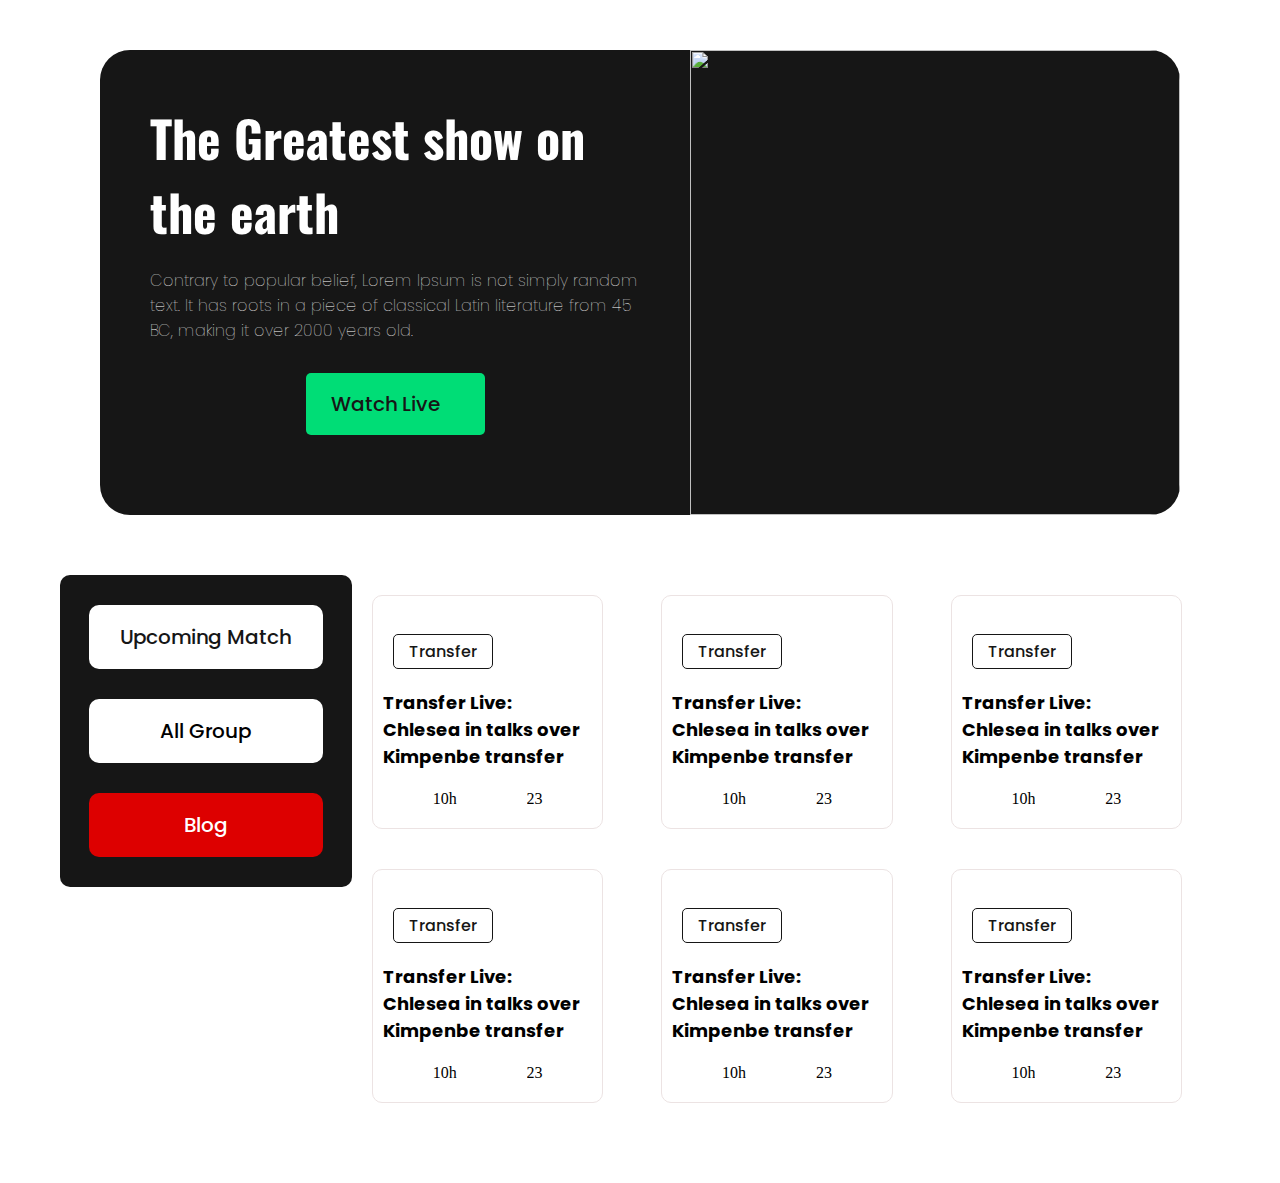
==== index.html @ 590447c8 "news section done" ====
<!DOCTYPE html>
<html lang="en">

<head>
     <meta charset="UTF-8">
     <meta http-equiv="X-UA-Compatible" content="IE=edge">
     <meta name="viewport" content="width=device-width, initial-scale=1.0">
     <title>World Cup Fever</title>

     <!-- linking css -->
     <link rel="stylesheet" href="css/style.css">

     <!-- awesome fonty -->
     <script src="https://kit.fontawesome.com/adc35f63b8.js" crossorigin="anonymous"></script>

</head>

<body>

     <!-- header section -->

     <section id="header">

          <div class="text-container">

               <h1>The Greatest show on the earth</h1>
               <p>Contrary to popular belief, Lorem Ipsum is not simply
                    random text. It has roots in a piece of classical Latin literature from 45 BC, making it over 2000
                    years old.</p>
               <button>Watch Live <i class="fa-solid fa-angle-right"></i></button>

          </div>

          <div class="header-img">

               <img src="assets/Banner Image.png" alt="">

          </div>
     </section>

     <!-- news section -->

     <section id="news">
          <div class="controls">
                    <button class="control">
                         <a href="fixture.html" style="color: #161616;">Upcoming Match</a>
                    </button>
                    <button class="control">All Group</button>
                    
                         <button id="blog-btn" class="control">
                              <a href="#blog-section">Blog</a>
                         </button>
          </div>
          <div class="blogs" id="blog-section">
               <div class="blog">
                    <div class="blog-img">
                         <img src="assets/Blog Image.png" alt="">
                    </div>
                    <div class="blog-description">
                         <button>Transfer</button>
                         <h3>Transfer Live: Chlesea in talks over Kimpenbe transfer</h3>
                         <div class="statistics">
                              <div class="time">
                                   <img src="assets/Time Icon.png" alt="">
                                   <span>10h</span>
                              </div>
                              <div class="comment">
                                   <img src="assets/Chat Icon.png" alt="">
                                   <span>23</span>
                              </div>
                         </div>
                    </div>
               </div>
               <div class="blog">
                    <div class="blog-img">
                         <img src="assets/Blog Image.png" alt="">
                    </div>
                    <div class="blog-description">
                         <button>Transfer</button>
                         <h3>Transfer Live: Chlesea in talks over Kimpenbe transfer</h3>
                         <div class="statistics">
                              <div class="time">
                                   <img src="assets/Time Icon.png" alt="">
                                   <span>10h</span>
                              </div>
                              <div class="comment">
                                   <img src="assets/Chat Icon.png" alt="">
                                   <span>23</span>
                              </div>
                         </div>
                    </div>
               </div>
               <div class="blog">
                    <div class="blog-img">
                         <img src="assets/Blog Image.png" alt="">
                    </div>
                    <div class="blog-description">
                         <button>Transfer</button>
                         <h3>Transfer Live: Chlesea in talks over Kimpenbe transfer</h3>
                         <div class="statistics">
                              <div class="time">
                                   <img src="assets/Time Icon.png" alt="">
                                   <span>10h</span>
                              </div>
                              <div class="comment">
                                   <img src="assets/Chat Icon.png" alt="">
                                   <span>23</span>
                              </div>
                         </div>
                    </div>
               </div>
               <div class="blog">
                    <div class="blog-img">
                         <img src="assets/Blog Image.png" alt="">
                    </div>
                    <div class="blog-description">
                         <button>Transfer</button>
                         <h3>Transfer Live: Chlesea in talks over Kimpenbe transfer</h3>
                         <div class="statistics">
                              <div class="time">
                                   <img src="assets/Time Icon.png" alt="">
                                   <span>10h</span>
                              </div>
                              <div class="comment">
                                   <img src="assets/Chat Icon.png" alt="">
                                   <span>23</span>
                              </div>
                         </div>
                    </div>
               </div>
               <div class="blog">
                    <div class="blog-img">
                         <img src="assets/Blog Image.png" alt="">
                    </div>
                    <div class="blog-description">
                         <button>Transfer</button>
                         <h3>Transfer Live: Chlesea in talks over Kimpenbe transfer</h3>
                         <div class="statistics">
                              <div class="time">
                                   <img src="assets/Time Icon.png" alt="">
                                   <span>10h</span>
                              </div>
                              <div class="comment">
                                   <img src="assets/Chat Icon.png" alt="">
                                   <span>23</span>
                              </div>
                         </div>
                    </div>
               </div>
               <div class="blog">
                    <div class="blog-img">
                         <img src="assets/Blog Image.png" alt="">
                    </div>
                    <div class="blog-description">
                         <button>Transfer</button>
                         <h3>Transfer Live: Chlesea in talks over Kimpenbe transfer</h3>
                         <div class="statistics">
                              <div class="time">
                                   <img src="assets/Time Icon.png" alt="">
                                   <span>10h</span>
                              </div>
                              <div class="comment">
                                   <img src="assets/Chat Icon.png" alt="">
                                   <span>23</span>
                              </div>
                         </div>
                    </div>
               </div>
          </div>
          <button class="view-all">View All</button>
     </section>
</body>

</html>

<!-- 
    <i class="fa-brands fa-square-facebook"></i>
    <i class="fa-brands fa-square-instagram"></i> 
     <i class="fa-brands fa-youtube"></i>
 -->
---- css/style.css ----
/* google fonts */
@import url('https://fonts.googleapis.com/css2?family=Oswald:wght@500&family=Poppins:wght@300;400;500;600&display=swap');
/* 
font-family: 'Oswald', sans-serif;
font-family: 'Poppins', sans-serif;
*/

/* global style */


* {
     margin: 0;
     padding: 0;
     box-sizing: border-box;
     overflow-x: hidden;
     scroll-behavior: smooth;
}

h1 {
     font-family: 'Oswald', sans-serif;
}

h3,
p,
button {
     font-family: 'Poppins', sans-serif;
}

button {
     cursor: pointer;
     font-weight: 500;
     text-decoration: none;
}
a{
     text-decoration: none;
     color: #ffffff;
}

/* styling the header */

#header {
     margin: 50px 100px;
     display: flex;
     height: fit-content;
     width: fit-content;
     background-color: #161616;
     border-radius: 30px;
}

#header .text-container {
     display: flex;
     width: 50%;
     margin: 50px;
     flex-direction: column;
     justify-content: center;
     align-items: center;
}

#header .text-container h1 {
     color: #ffffff;
     font-size: 50px;
}

#header .text-container p {
     font-size: 16px;
     color: #ffffff;
     margin-top: 20px;
     font-weight: lighter;
}

#header .text-container button {
     padding: 16px 25px;
     background-color: #00dd76;
     color: #161616;
     border: none;
     border-radius: 5px;
     margin: 30px 0;
     font-size: 20px;
     display: flex;
     justify-content: center;
     align-items: center;
}

#header .text-container button i {
     margin-left: 20px;
}

#header .header-img {
     width: 50%;
     display: flex;
     align-items: flex-start;
}

#header .header-img img {
     width: 100%;
     height: 100%;
}

/* news styling */


#news {
     margin: 60px;
     display: flex;
}

#news .controls {
     width: 312px;
     height: 312px;
     background-color: #161616;
     border-radius: 10px;
     display: flex;
     flex-direction: column;
     align-items: center;
     justify-content: center;
}

#news .controls .control {
     width: 80%;
     height: 64px;
     background-color: #ffffff;
     border-radius: 10px;
     margin: 15px;
     border: none;
     font-size: 20px;
}

.view-all {
     display: none;
     width: 131px;
     height: 47px;
     background-color: #DD0000;
     border-radius: 5px;
     border: none;
     color: #ffffff;
     margin: 20px auto;
}

#news .controls #blog-btn {
     background-color: #DD0000;
     color: #ffffff;

}

.blogs {
     width: 80%;
     display: grid;
     grid-template-columns: repeat(3, 1fr);

}

.blogs .blog {
     width: 80%;
     height: 362px;
     height: fit-content;
     border: 1px solid rgb(236, 227, 227);
     border-radius: 10px;
     margin: 20px;
}

.blogs .blog .blog-img img {
     width: 100%;
}

.blogs .blog .blog-description button {
     border: 1px solid #161616;
     background-color: #ffffff;
     color: #161616;
     font-size: 16px;
     padding: 4px 15px;
     border-radius: 5px;
     margin: 20px;
}

.blogs .blog .blog-description h3 {
     font-size: 18px;
     margin: 0 10px;
}

.blogs .blog .blog-description .statistics {
     display: flex;
     justify-content: space-evenly;
     margin: 10px 0;

}

.blogs .blog .blog-description .statistics .time,
.comment {
     display: flex;
     justify-content: space-evenly;
     margin: 10px;

}









/* responsive zone */

/* tablet zone */

@media (max-width: 992px) {

     /* header section*/

     #header {
          margin: 50px;
     }

     #header .text-container {
          margin: 30px;
     }

     #header .text-container h1 {
          font-size: 30px;
     }

     #header .text-container p {
          font-size: 14px;
          margin-top: 10px;
     }

     #header .text-container a {
          padding: 12px;
          margin: 20px 0;
     }

     #header .text-container a i {
          margin-left: 12px;
     }

     #header .header-img img {
          width: 323px;
          height: 340px;
     }

     /* news section */

     #news {
          flex-direction: column;
     }

     #news .controls {
          flex-direction: row;
          width: 100%;
          height: fit-content;
          background-color: #ffffff;
     }

     #news .controls .control {
          border: 1px solid #E8E8E8;
          width: 100%;
     }

     #news .controls #blog-btn {
          border: none;
     }

     .blogs {
          width: 100%;
          grid-template-columns: repeat(2, 1fr);

     }

     .blogs .blog {
          width: 90%;
     }

     .view-all {
          display: block;
     }
}

/* phone zone */

@media (max-width: 588px) {

     /* header */

     #header {
          flex-direction: column;
          justify-content: center;
          align-items: center;
          margin: 15px 40px;
     }

     #header .text-container h1 {
          font-size: 18px;
     }

     #header .text-container p {
          font-size: 10px;
          margin-top: 8px;
     }

     #header .text-container a {
          padding: 8px 12px;
          font-size: 10px;
     }

     #header .header-img img {
          width: 233px;
          height: 245px;
     }

     /* news section */

     #news .controls {
          flex-direction: column;
          width: 100%;
          height: fit-content;
          background-color: #ffffff;
     }

     .blogs {
          /* width: 100%; */
          grid-template-columns: repeat(1, 1fr);

     }

     .blogs .blog {
          width: 100%;
          margin: 20px 0;
     }
}
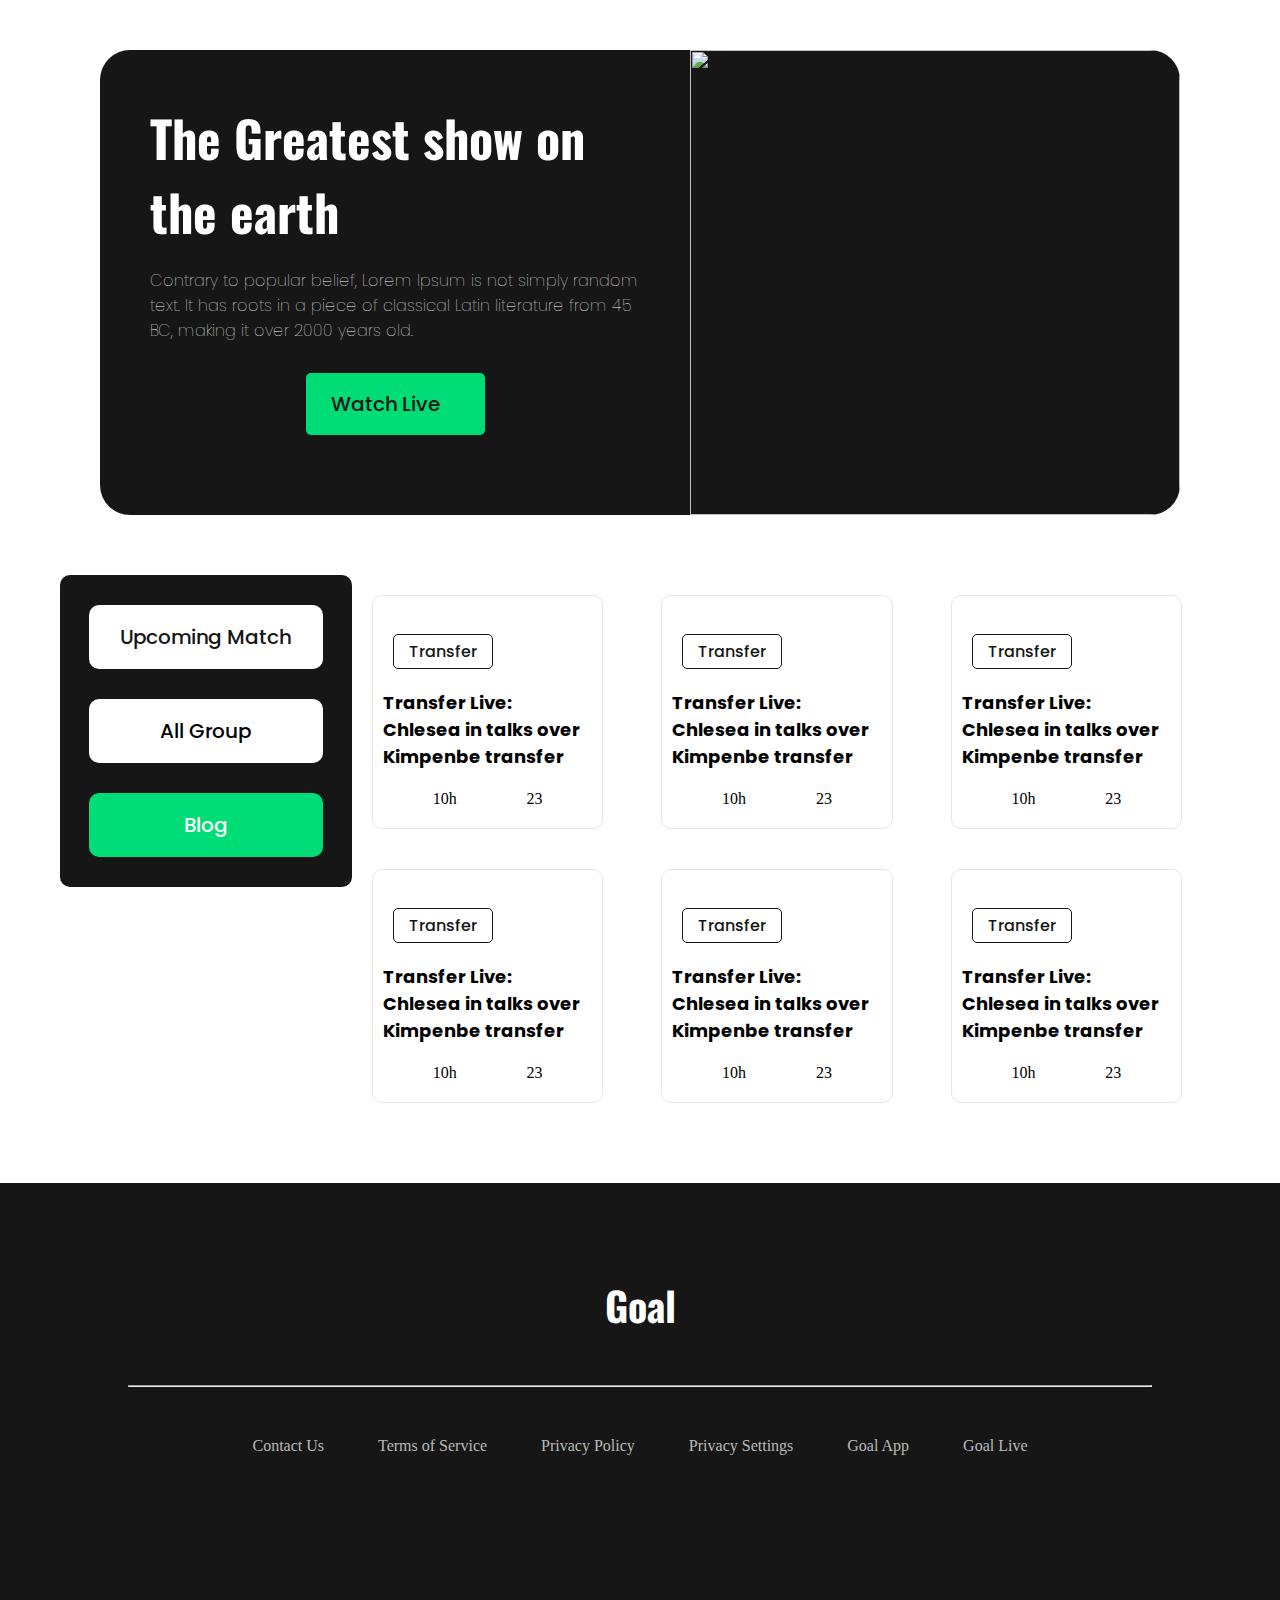
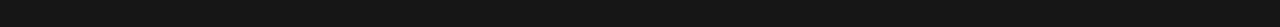
==== commit f963d8a9: "done" ====
--- a/index.html
+++ b/index.html
@@ -5,7 +5,7 @@
      <meta charset="UTF-8">
      <meta http-equiv="X-UA-Compatible" content="IE=edge">
      <meta name="viewport" content="width=device-width, initial-scale=1.0">
-     <title>World Cup Fever</title>
+     <title>World Cup Fever | Blogs</title>
 
      <!-- linking css -->
      <link rel="stylesheet" href="css/style.css">
@@ -27,7 +27,7 @@
                <p>Contrary to popular belief, Lorem Ipsum is not simply
                     random text. It has roots in a piece of classical Latin literature from 45 BC, making it over 2000
                     years old.</p>
-               <button>Watch Live <i class="fa-solid fa-angle-right"></i></button>
+               <button class="header-btn">Watch Live <i class="fa-solid fa-angle-right"></i></button>
 
           </div>
 
@@ -169,12 +169,26 @@
           </div>
           <button class="view-all">View All</button>
      </section>
+
+     <!-- footer section -->
+
+     <footer>
+          <h1>Goal</h1>
+          <hr>
+          <div class="navlink">
+               <a href="">Contact Us</a>
+               <a href="">Terms of Service</a>
+               <a href="">Privacy Policy</a>
+               <a href="">Privacy Settings</a>
+               <a href="">Goal App</a>
+               <a href="">Goal Live</a>
+          </div>
+          <div class="icons">
+               <a href="https://facebook.com/MarzanB1nRahman"><i class="fa-brands fa-square-facebook"></i></a>
+               <a href="https://instagram.com/MarzanBinRahman"><i class="fa-brands fa-square-instagram"></i> </a>
+               <a href="https://youtube.com"><i class="fa-brands fa-youtube"></i></a>
+          </div>
+     </footer>
 </body>
 
-</html>
-
-<!-- 
-    <i class="fa-brands fa-square-facebook"></i>
-    <i class="fa-brands fa-square-instagram"></i> 
-     <i class="fa-brands fa-youtube"></i>
- -->+</html>--- a/css/style.css
+++ b/css/style.css
@@ -129,7 +129,7 @@
      display: none;
      width: 131px;
      height: 47px;
-     background-color: #DD0000;
+     background-color: #00dd76;
      border-radius: 5px;
      border: none;
      color: #ffffff;
@@ -137,7 +137,7 @@
 }
 
 #news .controls #blog-btn {
-     background-color: #DD0000;
+     background-color: #00dd76;
      color: #ffffff;
 
 }
@@ -192,9 +192,47 @@
 
 }
 
-
-
-
+/* footer styling */
+
+footer{
+     height: 444px;
+     background-color: #161616;
+     display: flex;
+     flex-direction: column;
+     justify-content: center;
+     align-items: center;
+}
+
+footer h1{
+     font-size: 40px;
+     color: #ffffff;
+     margin-bottom: 50px;
+}
+
+footer hr{
+     width: 80%;
+     color: 1px solid rgba(255, 255, 255, 0.1);
+     margin-bottom: 50px;
+}
+footer .navlink{
+     margin: 0 40px;
+}
+
+footer a{
+     text-decoration: none;
+     color: #B9B9B9;
+     font-size: 16px;
+     margin: 10px 25px;
+}
+footer .icons{
+     display: flex;
+     flex-direction: row;
+     margin: 30px;
+}
+footer .icons i{
+     font-size: 30px;
+     color: #00dd76;
+}
 
 
 
@@ -327,4 +365,48 @@
           width: 100%;
           margin: 20px 0;
      }
-}+}
+
+
+/* animation */
+
+.header-btn {
+	animation: fadeInAnimation ease-in-out 3s;
+	animation-iteration-count: 1;
+	animation-fill-mode: forwards;
+}
+@keyframes fadeInAnimation {
+	0% {
+		opacity: 0;
+	}
+	100% {
+		opacity: 1;
+	}
+}
+
+
+body::-webkit-scrollbar-track
+{
+	box-shadow: inset 0 0 6px rgba(0,0,0,0.3);
+	background-color: #F5F5F5;
+}
+
+body::-webkit-scrollbar
+{
+	width: 10px;
+	background-color: #F5F5F5;
+}
+
+body::-webkit-scrollbar-thumb
+{
+	background-color: #00dd76;	
+	background-image: -webkit-linear-gradient(45deg,
+	                                          rgba(255, 255, 255, .2) 25%,
+											  transparent 25%,
+											  transparent 50%,
+											  rgba(255, 255, 255, .2) 50%,
+											  rgba(255, 255, 255, .2) 75%,
+											  transparent 75%,
+											  transparent)
+}
+
